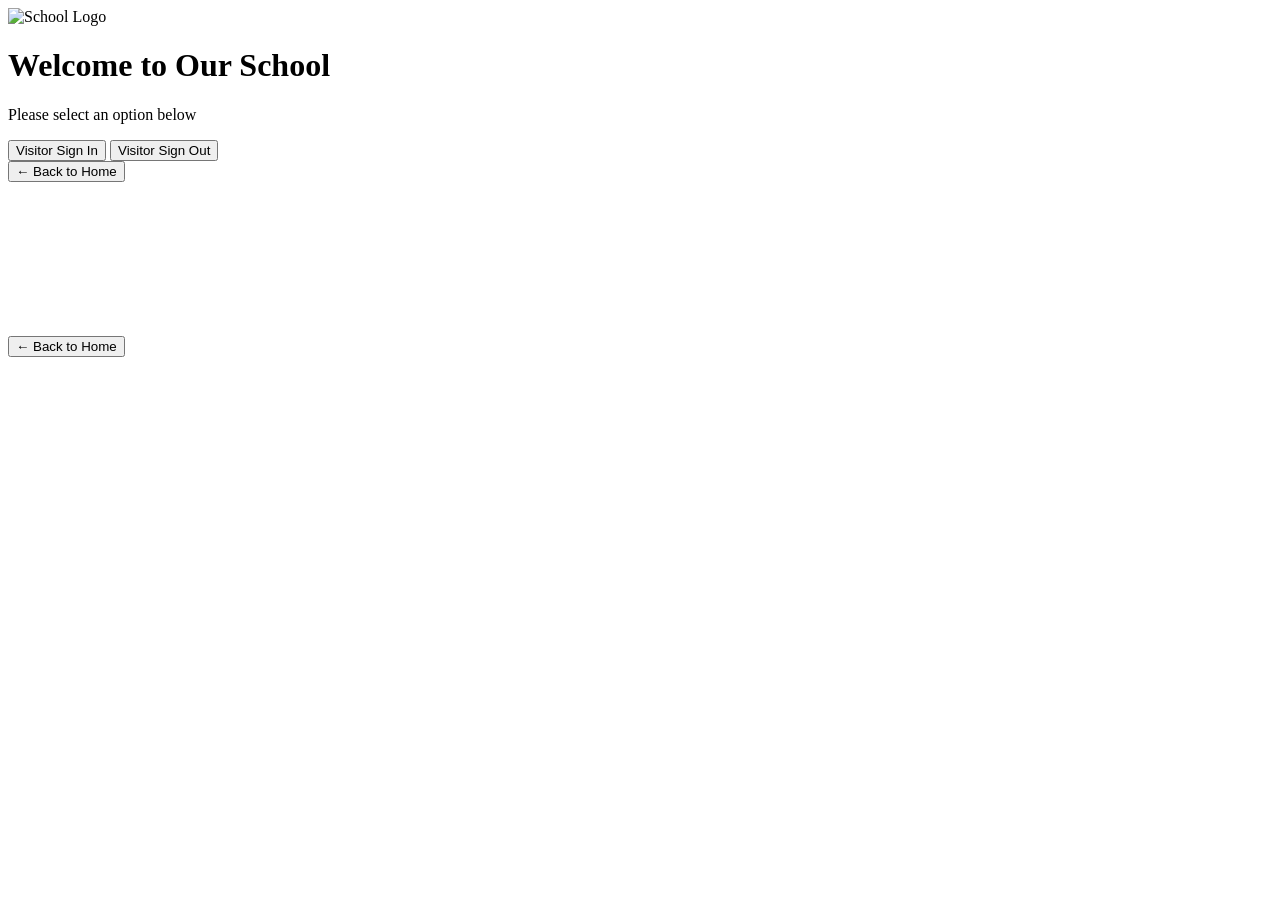
==== index.html @ 8cc7b17f "Rename form.html to index.html" ====
<!DOCTYPE html>
<html lang="en">
<head>
    <meta charset="UTF-8">
    <meta name="viewport" content="width=device-width, initial-scale=1.0">
    <title>School Reception Kiosk</title>
    <link rel="stylesheet" href="style.css">
</head>
<body>

    <div id="menu-view" class="view active">
        <div class="logo-container">
            <img src="logo.png" alt="School Logo" class="school-logo">
            <h1>Welcome to Our School</h1>
            <p>Please select an option below</p>
        </div>
        
        <div class="button-container">
            <button class="btn sign-in" onclick="showForm('signin-view')">
                Visitor Sign In
            </button>
            
            <button class="btn sign-out" onclick="showForm('signout-view')">
                Visitor Sign Out
            </button>
        </div>
    </div>

    <div id="signin-view" class="view hidden">
        <div class="top-bar">
            <button class="back-btn" onclick="showMenu()">&#8592; Back to Home</button>
        </div>
        <iframe 
            src="https://docs.google.com/forms/d/e/1FAIpQLSdSmbfDougrDBD1BM2olMn4-IwzBnn5HpRGpHEYi4MQUa5dpw/viewform?embedded=true" 
            frameborder="0" 
            marginheight="0" 
            marginwidth="0">
            Loading…
        </iframe>
    </div>

    <div id="signout-view" class="view hidden">
        <div class="top-bar">
            <button class="back-btn" onclick="showMenu()">&#8592; Back to Home</button>
        </div>
        <iframe 
            src="https://docs.google.com/forms/d/e/1FAIpQLSc92j_9bUru3jFBYjjoLVL0wQ4G8GOsEMetCY8FRnbLKy-p8w/viewform?embedded=true" 
            frameborder="0" 
            marginheight="0" 
            marginwidth="0">
            Loading…
        </iframe>
    </div>

    <script>
        // --- LOGIC: VIEW SWITCHING ---
        function showForm(viewId) {
            // Hide all views
            document.querySelectorAll('.view').forEach(el => {
                el.classList.remove('active');
                el.classList.add('hidden');
            });
            // Show the requested view
            const target = document.getElementById(viewId);
            target.classList.remove('hidden');
            target.classList.add('active');
            
            // Reset timer when switching views
            resetTimer();
        }

        function showMenu() {
            // Hide forms, show menu
            document.getElementById('signin-view').classList.add('hidden');
            document.getElementById('signin-view').classList.remove('active');
            document.getElementById('signout-view').classList.add('hidden');
            document.getElementById('signout-view').classList.remove('active');
            
            document.getElementById('menu-view').classList.remove('hidden');
            document.getElementById('menu-view').classList.add('active');
            
            // Reload the iframes to clear the form if it was filled out
            refreshIframes();
        }

        function refreshIframes() {
            const iframes = document.querySelectorAll('iframe');
            iframes.forEach(iframe => {
                iframe.src = iframe.src;
            });
        }

        // --- LOGIC: INACTIVITY TIMER (60 Seconds) ---
        let idleTime = 0;
        const idleLimit = 60; // Seconds before reset

        // Increment the idle timer every second
        setInterval(timerIncrement, 1000);

        function timerIncrement() {
            idleTime = idleTime + 1;
            if (idleTime > idleLimit) { 
                // If user is idle, force reload to home menu
                showMenu();
                idleTime = 0;
            }
        }

        // Reset timer on mouse movement or touch
        document.onload = resetTimer;
        document.onmousemove = resetTimer;
        document.onmousedown = resetTimer; // touchscreen press
        document.ontouchstart = resetTimer; // touchscreen swipe
        document.onclick = resetTimer;      // touchpad click
        document.onkeypress = resetTimer;   // keyboard

        function resetTimer() {
            idleTime = 0;
        }
    </script>
</body>
</html>
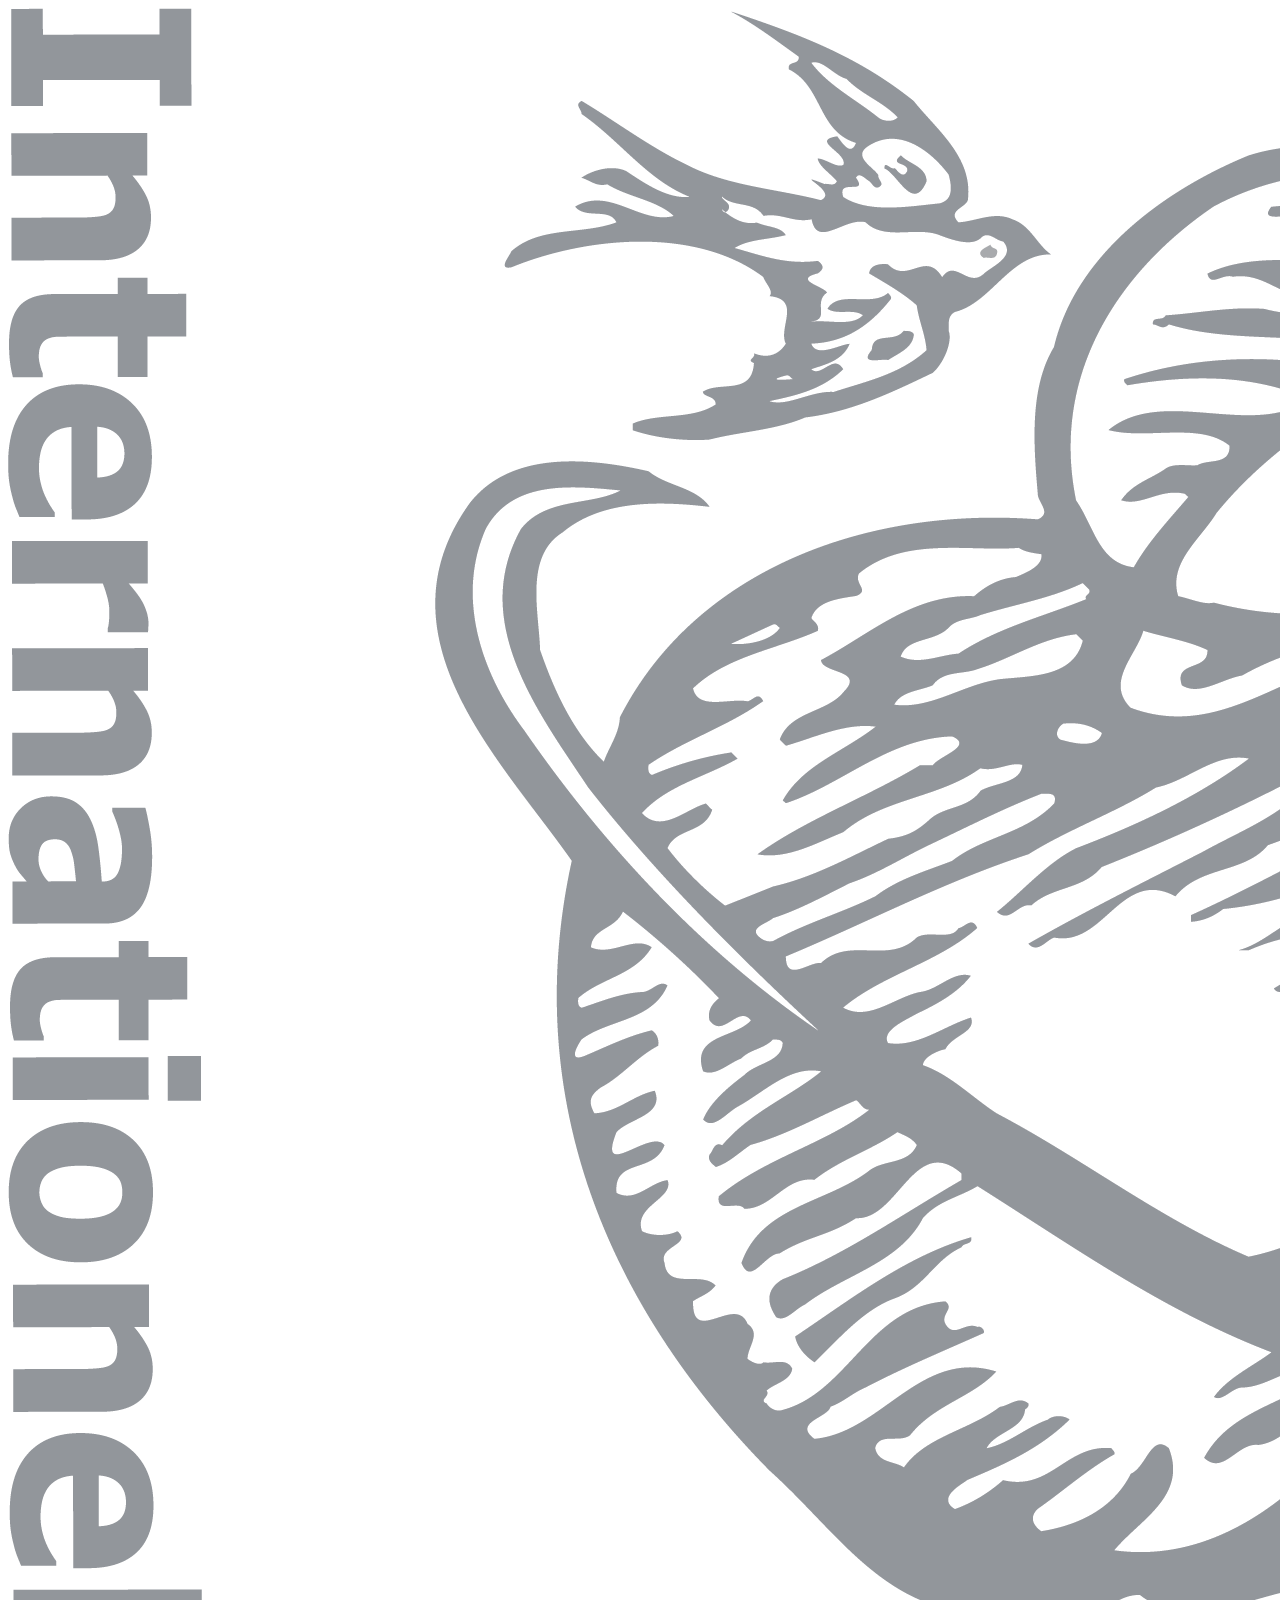
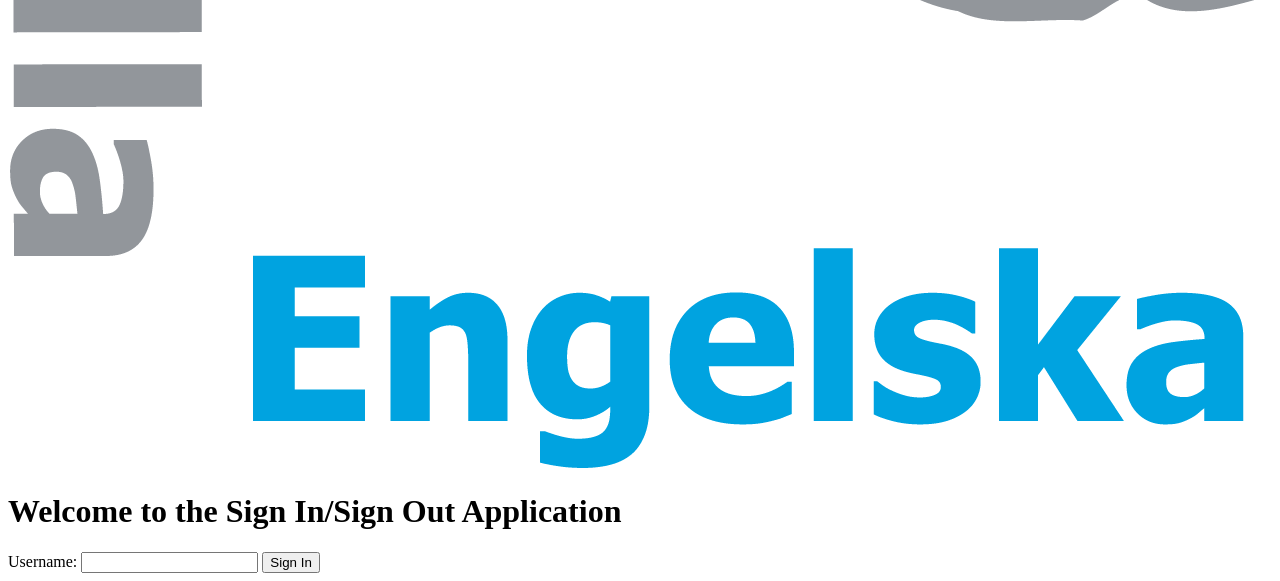
==== commit 036e9de9: "Fix logo filename in index.html" ====
--- a/index.html
+++ b/index.html
@@ -1,123 +1,19 @@
 <!DOCTYPE html>
-<html lang="en">
+<html>
 <head>
-    <meta charset="UTF-8">
-    <meta name="viewport" content="width=device-width, initial-scale=1.0">
-    <title>School Reception Kiosk</title>
-    <link rel="stylesheet" href="style.css">
+    <title>Sign In - Sign Out</title>
 </head>
 <body>
-
-    <div id="menu-view" class="view active">
-        <div class="logo-container">
-            <img src="logo.png" alt="School Logo" class="school-logo">
-            <h1>Welcome to Our School</h1>
-            <p>Please select an option below</p>
-        </div>
-        
-        <div class="button-container">
-            <button class="btn sign-in" onclick="showForm('signin-view')">
-                Visitor Sign In
-            </button>
-            
-            <button class="btn sign-out" onclick="showForm('signout-view')">
-                Visitor Sign Out
-            </button>
-        </div>
-    </div>
-
-    <div id="signin-view" class="view hidden">
-        <div class="top-bar">
-            <button class="back-btn" onclick="showMenu()">&#8592; Back to Home</button>
-        </div>
-        <iframe 
-            src="https://docs.google.com/forms/d/e/1FAIpQLSdSmbfDougrDBD1BM2olMn4-IwzBnn5HpRGpHEYi4MQUa5dpw/viewform?embedded=true" 
-            frameborder="0" 
-            marginheight="0" 
-            marginwidth="0">
-            Loading…
-        </iframe>
-    </div>
-
-    <div id="signout-view" class="view hidden">
-        <div class="top-bar">
-            <button class="back-btn" onclick="showMenu()">&#8592; Back to Home</button>
-        </div>
-        <iframe 
-            src="https://docs.google.com/forms/d/e/1FAIpQLSc92j_9bUru3jFBYjjoLVL0wQ4G8GOsEMetCY8FRnbLKy-p8w/viewform?embedded=true" 
-            frameborder="0" 
-            marginheight="0" 
-            marginwidth="0">
-            Loading…
-        </iframe>
-    </div>
-
-    <script>
-        // --- LOGIC: VIEW SWITCHING ---
-        function showForm(viewId) {
-            // Hide all views
-            document.querySelectorAll('.view').forEach(el => {
-                el.classList.remove('active');
-                el.classList.add('hidden');
-            });
-            // Show the requested view
-            const target = document.getElementById(viewId);
-            target.classList.remove('hidden');
-            target.classList.add('active');
-            
-            // Reset timer when switching views
-            resetTimer();
-        }
-
-        function showMenu() {
-            // Hide forms, show menu
-            document.getElementById('signin-view').classList.add('hidden');
-            document.getElementById('signin-view').classList.remove('active');
-            document.getElementById('signout-view').classList.add('hidden');
-            document.getElementById('signout-view').classList.remove('active');
-            
-            document.getElementById('menu-view').classList.remove('hidden');
-            document.getElementById('menu-view').classList.add('active');
-            
-            // Reload the iframes to clear the form if it was filled out
-            refreshIframes();
-        }
-
-        function refreshIframes() {
-            const iframes = document.querySelectorAll('iframe');
-            iframes.forEach(iframe => {
-                iframe.src = iframe.src;
-            });
-        }
-
-        // --- LOGIC: INACTIVITY TIMER (60 Seconds) ---
-        let idleTime = 0;
-        const idleLimit = 60; // Seconds before reset
-
-        // Increment the idle timer every second
-        setInterval(timerIncrement, 1000);
-
-        function timerIncrement() {
-            idleTime = idleTime + 1;
-            if (idleTime > idleLimit) { 
-                // If user is idle, force reload to home menu
-                showMenu();
-                idleTime = 0;
-            }
-        }
-
-        // Reset timer on mouse movement or touch
-        document.onload = resetTimer;
-        document.onmousemove = resetTimer;
-        document.onmousedown = resetTimer; // touchscreen press
-        document.ontouchstart = resetTimer; // touchscreen swipe
-        document.onclick = resetTimer;      // touchpad click
-        document.onkeypress = resetTimer;   // keyboard
-
-        function resetTimer() {
-            idleTime = 0;
-        }
-    </script>
+    <header>
+        <img src="Logo.PNG.png" alt="Logo">
+        <h1>Welcome to the Sign In/Sign Out Application</h1>
+    </header>
+    <main>
+        <form action="/sign-in" method="post">
+            <label for="username">Username:</label>
+            <input type="text" id="username" name="username" required>
+            <input type="submit" value="Sign In">
+        </form>
+    </main>
 </body>
-</html>
-
+</html>
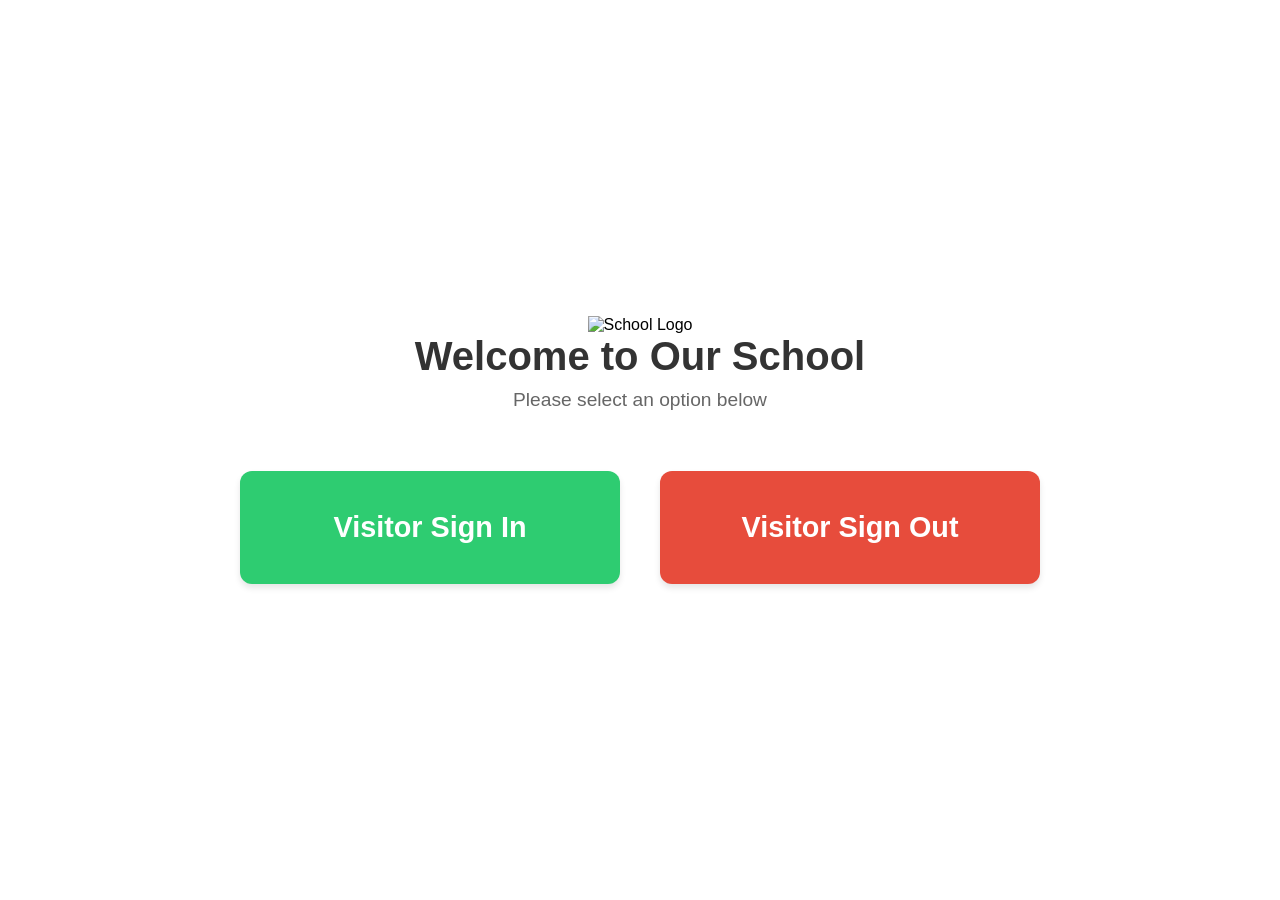
==== commit 30c454b2: "Revamp index.html for school reception kiosk" ====
--- a/index.html
+++ b/index.html
@@ -1,19 +1,122 @@
 <!DOCTYPE html>
-<html>
+<html lang="en">
 <head>
-    <title>Sign In - Sign Out</title>
+    <meta charset="UTF-8">
+    <meta name="viewport" content="width=device-width, initial-scale=1.0">
+    <title>School Reception Kiosk</title>
+    <link rel="stylesheet" href="style.css">
 </head>
 <body>
-    <header>
-        <img src="Logo.PNG.png" alt="Logo">
-        <h1>Welcome to the Sign In/Sign Out Application</h1>
-    </header>
-    <main>
-        <form action="/sign-in" method="post">
-            <label for="username">Username:</label>
-            <input type="text" id="username" name="username" required>
-            <input type="submit" value="Sign In">
-        </form>
-    </main>
+
+    <div id="menu-view" class="view active">
+        <div class="logo-container">
+            <img src="logo.png" alt="School Logo" class="school-logo">
+            <h1>Welcome to Our School</h1>
+            <p>Please select an option below</p>
+        </div>
+        
+        <div class="button-container">
+            <button class="btn sign-in" onclick="showForm('signin-view')">
+                Visitor Sign In
+            </button>
+            
+            <button class="btn sign-out" onclick="showForm('signout-view')">
+                Visitor Sign Out
+            </button>
+        </div>
+    </div>
+
+    <div id="signin-view" class="view hidden">
+        <div class="top-bar">
+            <button class="back-btn" onclick="showMenu()">&#8592; Back to Home</button>
+        </div>
+        <iframe 
+            src="https://docs.google.com/forms/d/e/1FAIpQLSdSmbfDougrDBD1BM2olMn4-IwzBnn5HpRGpHEYi4MQUa5dpw/viewform?embedded=true" 
+            frameborder="0" 
+            marginheight="0" 
+            marginwidth="0">
+            Loading…
+        </iframe>
+    </div>
+
+    <div id="signout-view" class="view hidden">
+        <div class="top-bar">
+            <button class="back-btn" onclick="showMenu()">&#8592; Back to Home</button>
+        </div>
+        <iframe 
+            src="https://docs.google.com/forms/d/e/1FAIpQLSc92j_9bUru3jFBYjjoLVL0wQ4G8GOsEMetCY8FRnbLKy-p8w/viewform?embedded=true" 
+            frameborder="0" 
+            marginheight="0" 
+            marginwidth="0">
+            Loading…
+        </iframe>
+    </div>
+
+    <script>
+        // --- LOGIC: VIEW SWITCHING ---
+        function showForm(viewId) {
+            // Hide all views
+            document.querySelectorAll('.view').forEach(el => {
+                el.classList.remove('active');
+                el.classList.add('hidden');
+            });
+            // Show the requested view
+            const target = document.getElementById(viewId);
+            target.classList.remove('hidden');
+            target.classList.add('active');
+            
+            // Reset timer when switching views
+            resetTimer();
+        }
+
+        function showMenu() {
+            // Hide forms, show menu
+            document.getElementById('signin-view').classList.add('hidden');
+            document.getElementById('signin-view').classList.remove('active');
+            document.getElementById('signout-view').classList.add('hidden');
+            document.getElementById('signout-view').classList.remove('active');
+            
+            document.getElementById('menu-view').classList.remove('hidden');
+            document.getElementById('menu-view').classList.add('active');
+            
+            // Reload the iframes to clear the form if it was filled out
+            refreshIframes();
+        }
+
+        function refreshIframes() {
+            const iframes = document.querySelectorAll('iframe');
+            iframes.forEach(iframe => {
+                iframe.src = iframe.src;
+            });
+        }
+
+        // --- LOGIC: INACTIVITY TIMER (60 Seconds) ---
+        let idleTime = 0;
+        const idleLimit = 60; // Seconds before reset
+
+        // Increment the idle timer every second
+        setInterval(timerIncrement, 1000);
+
+        function timerIncrement() {
+            idleTime = idleTime + 1;
+            if (idleTime > idleLimit) { 
+                // If user is idle, force reload to home menu
+                showMenu();
+                idleTime = 0;
+            }
+        }
+
+        // Reset timer on mouse movement or touch
+        document.onload = resetTimer;
+        document.onmousemove = resetTimer;
+        document.onmousedown = resetTimer; // touchscreen press
+        document.ontouchstart = resetTimer; // touchscreen swipe
+        document.onclick = resetTimer;      // touchpad click
+        document.onkeypress = resetTimer;   // keyboard
+
+        function resetTimer() {
+            idleTime = 0;
+        }
+    </script>
 </body>
-</html>+</html>
--- a/style.css
+++ b/style.css
@@ -0,0 +1,143 @@
+/* BASIC RESET */
+* {
+    box-sizing: border-box;
+    margin: 0;
+    padding: 0;
+    font-family: 'Segoe UI', Tahoma, Geneva, Verdana, sans-serif;
+}
+
+body {
+    background-color: #f4f4f4;
+    overflow: hidden; /* Prevents scrolling on the main body */
+    height: 100vh;
+    width: 100vw;
+}
+
+/* VIEW MANAGEMENT */
+.view {
+    width: 100%;
+    height: 100%;
+    position: absolute;
+    top: 0;
+    left: 0;
+    display: flex;
+    flex-direction: column;
+    transition: opacity 0.3s ease;
+}
+
+.hidden {
+    display: none;
+    opacity: 0;
+    z-index: -1;
+}
+
+.active {
+    display: flex;
+    opacity: 1;
+    z-index: 1;
+}
+
+/* --- MENU VIEW STYLES --- */
+#menu-view {
+    justify-content: center;
+    align-items: center;
+    background: white;
+}
+
+.logo-container {
+    text-align: center;
+    margin-bottom: 60px;
+}
+
+.logo {
+    max-height: 150px; /* Limits logo height so it doesn't take over */
+    max-width: 90%;
+    margin-bottom: 20px;
+}
+
+h1 {
+    color: #333;
+    font-size: 2.5rem;
+    margin-bottom: 10px;
+}
+
+p {
+    color: #666;
+    font-size: 1.2rem;
+}
+
+.button-container {
+    display: flex;
+    gap: 40px; /* Space between buttons */
+    width: 80%;
+    max-width: 800px;
+}
+
+.btn {
+    flex: 1;
+    padding: 40px 20px;
+    font-size: 1.8rem;
+    font-weight: bold;
+    border: none;
+    border-radius: 12px;
+    cursor: pointer;
+    box-shadow: 0 4px 6px rgba(0,0,0,0.1);
+    transition: transform 0.2s, box-shadow 0.2s;
+}
+
+.btn:active {
+    transform: scale(0.98);
+}
+
+/* Green Button for Sign In */
+.sign-in {
+    background-color: #2ecc71;
+    color: white;
+}
+
+/* Red/Orange Button for Sign Out */
+.sign-out {
+    background-color: #e74c3c;
+    color: white;
+}
+
+/* --- FORM VIEW STYLES --- */
+.top-bar {
+    height: 60px;
+    background-color: #333;
+    display: flex;
+    align-items: center;
+    padding: 0 20px;
+}
+
+.back-btn {
+    background: none;
+    border: 1px solid #fff;
+    color: white;
+    padding: 8px 16px;
+    border-radius: 4px;
+    cursor: pointer;
+    font-size: 1rem;
+}
+
+.back-btn:hover {
+    background: white;
+    color: #333;
+}
+
+iframe {
+    flex: 1; /* Takes up remaining height */
+    width: 100%;
+    border: none;
+}
+
+/* Responsive Design */
+@media only screen and (max-width: 600px) {
+    .logo-container {
+        flex-direction: column;
+    }
+
+    .btn {
+        width: 100%;
+    }
+}
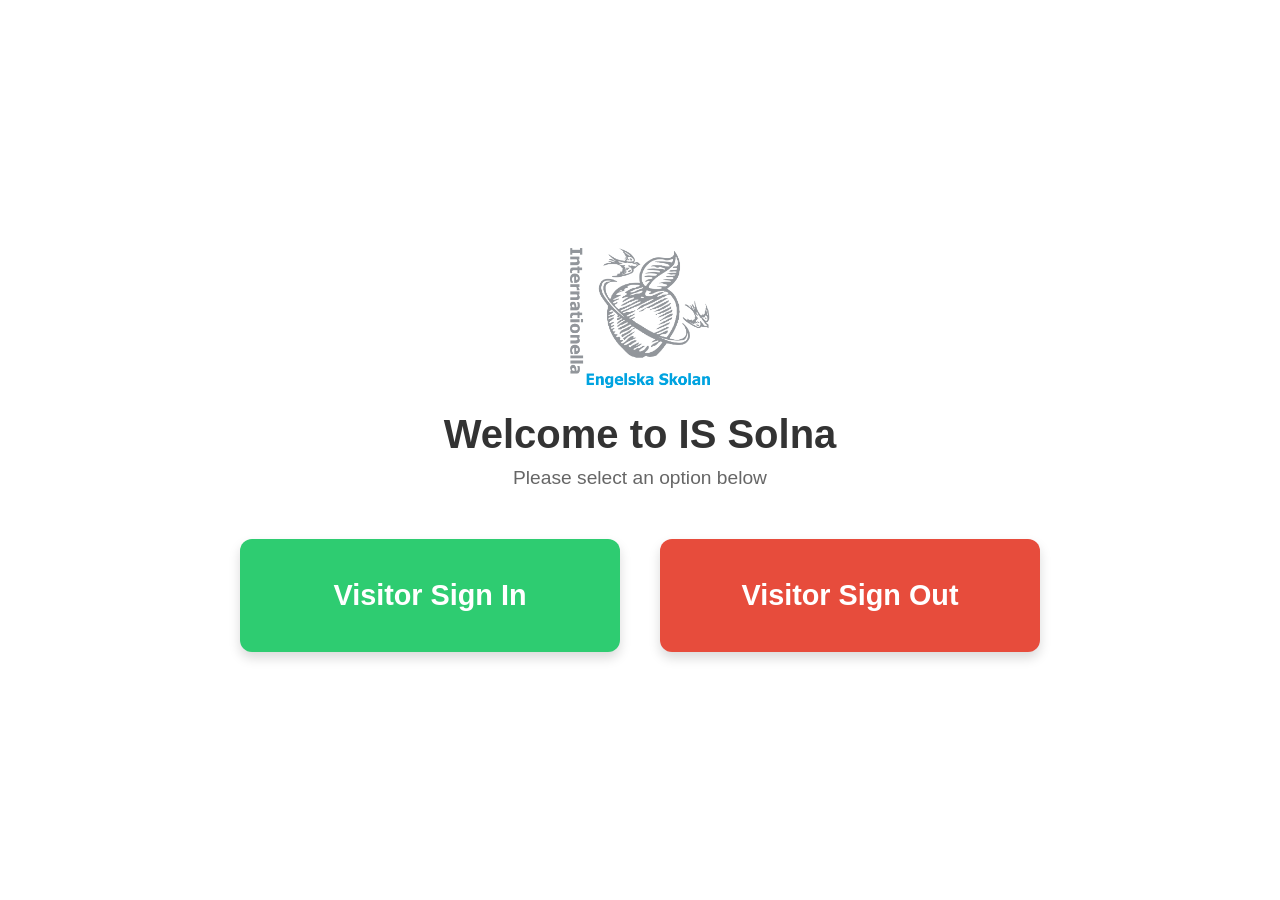
==== commit 7abba4a4: "Change school name in welcome header" ====
--- a/index.html
+++ b/index.html
@@ -11,7 +11,7 @@
     <div id="menu-view" class="view active">
         <div class="logo-container">
             <img src="logo.png" alt="School Logo" class="school-logo">
-            <h1>Welcome to Our School</h1>
+            <h1>Welcome to IS Solna</h1>
             <p>Please select an option below</p>
         </div>
         
--- a/style.css
+++ b/style.css
@@ -8,7 +8,7 @@
 
 body {
     background-color: #f4f4f4;
-    overflow: hidden; /* Prevents scrolling on the main body */
+    overflow: hidden;
     height: 100vh;
     width: 100vw;
 }
@@ -44,17 +44,22 @@
     background: white;
 }
 
+/* Logo container */
 .logo-container {
     text-align: center;
-    margin-bottom: 60px;
+    margin-bottom: 50px;
 }
 
-.logo {
-    max-height: 150px; /* Limits logo height so it doesn't take over */
-    max-width: 90%;
+/* ✅ FIXED LOGO SIZE */
+.school-logo {
+    max-height: 140px;   /* Controls height */
+    max-width: 300px;    /* Prevents it being huge */
+    width: auto;
+    height: auto;
     margin-bottom: 20px;
 }
 
+/* Headings */
 h1 {
     color: #333;
     font-size: 2.5rem;
@@ -66,9 +71,10 @@
     font-size: 1.2rem;
 }
 
+/* Buttons */
 .button-container {
     display: flex;
-    gap: 40px; /* Space between buttons */
+    gap: 40px;
     width: 80%;
     max-width: 800px;
 }
@@ -81,21 +87,22 @@
     border: none;
     border-radius: 12px;
     cursor: pointer;
-    box-shadow: 0 4px 6px rgba(0,0,0,0.1);
-    transition: transform 0.2s, box-shadow 0.2s;
+    box-shadow: 0 6px 12px rgba(0,0,0,0.15);
+    transition: transform 0.15s ease, box-shadow 0.15s ease;
 }
 
 .btn:active {
     transform: scale(0.98);
+    box-shadow: 0 3px 6px rgba(0,0,0,0.15);
 }
 
-/* Green Button for Sign In */
+/* Green Button */
 .sign-in {
     background-color: #2ecc71;
     color: white;
 }
 
-/* Red/Orange Button for Sign Out */
+/* Red Button */
 .sign-out {
     background-color: #e74c3c;
     color: white;
@@ -126,18 +133,25 @@
 }
 
 iframe {
-    flex: 1; /* Takes up remaining height */
+    flex: 1;
     width: 100%;
     border: none;
 }
 
-/* Responsive Design */
+/* Responsive */
 @media only screen and (max-width: 600px) {
-    .logo-container {
+    .button-container {
         flex-direction: column;
+        gap: 20px;
     }
 
     .btn {
         width: 100%;
+        padding: 30px 15px;
+        font-size: 1.5rem;
     }
-}+
+    h1 {
+        font-size: 2rem;
+    }
+}
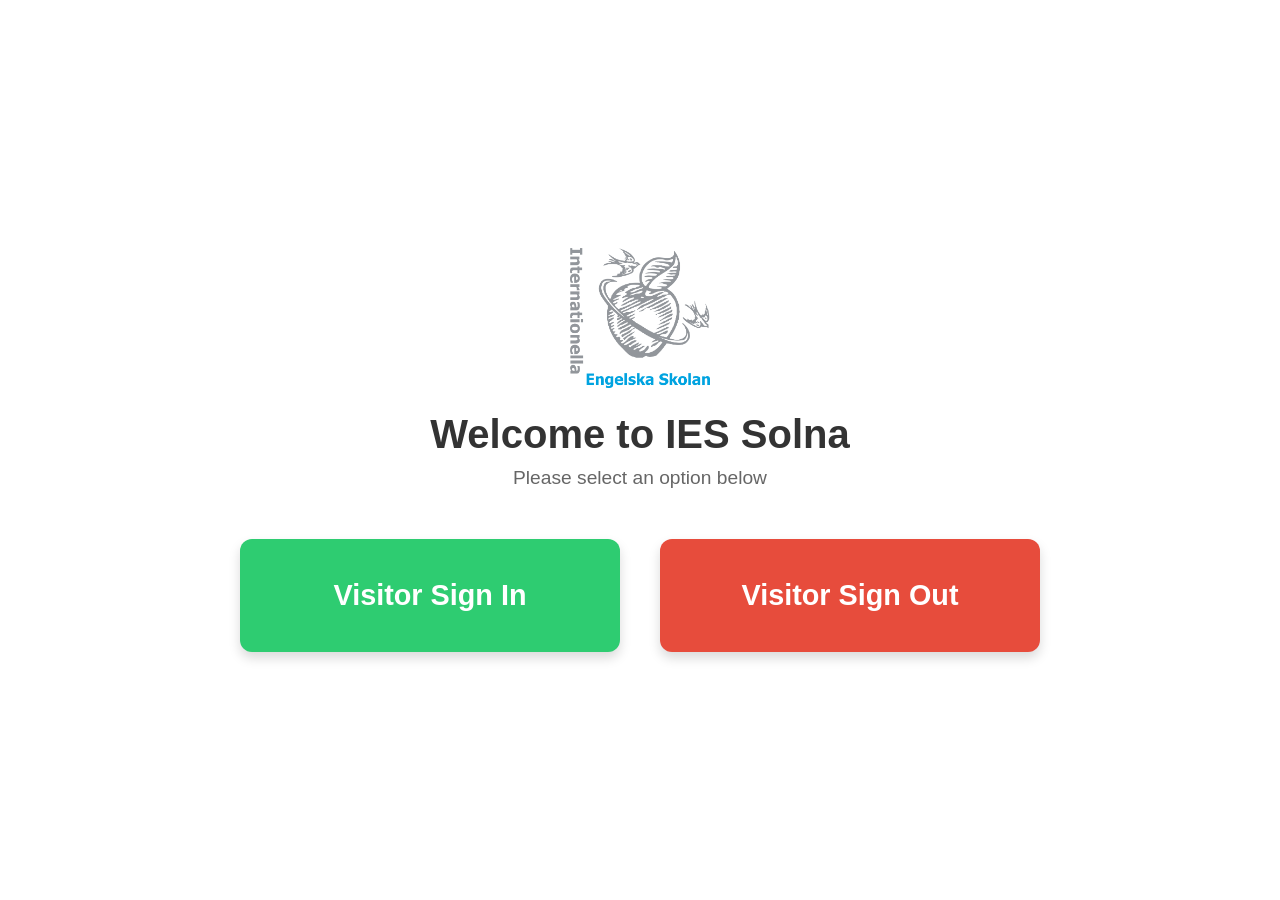
==== commit e355ca9d: "Update welcome message to reflect correct name" ====
--- a/index.html
+++ b/index.html
@@ -11,7 +11,7 @@
     <div id="menu-view" class="view active">
         <div class="logo-container">
             <img src="logo.png" alt="School Logo" class="school-logo">
-            <h1>Welcome to IS Solna</h1>
+            <h1>Welcome to IES Solna</h1>
             <p>Please select an option below</p>
         </div>
         
